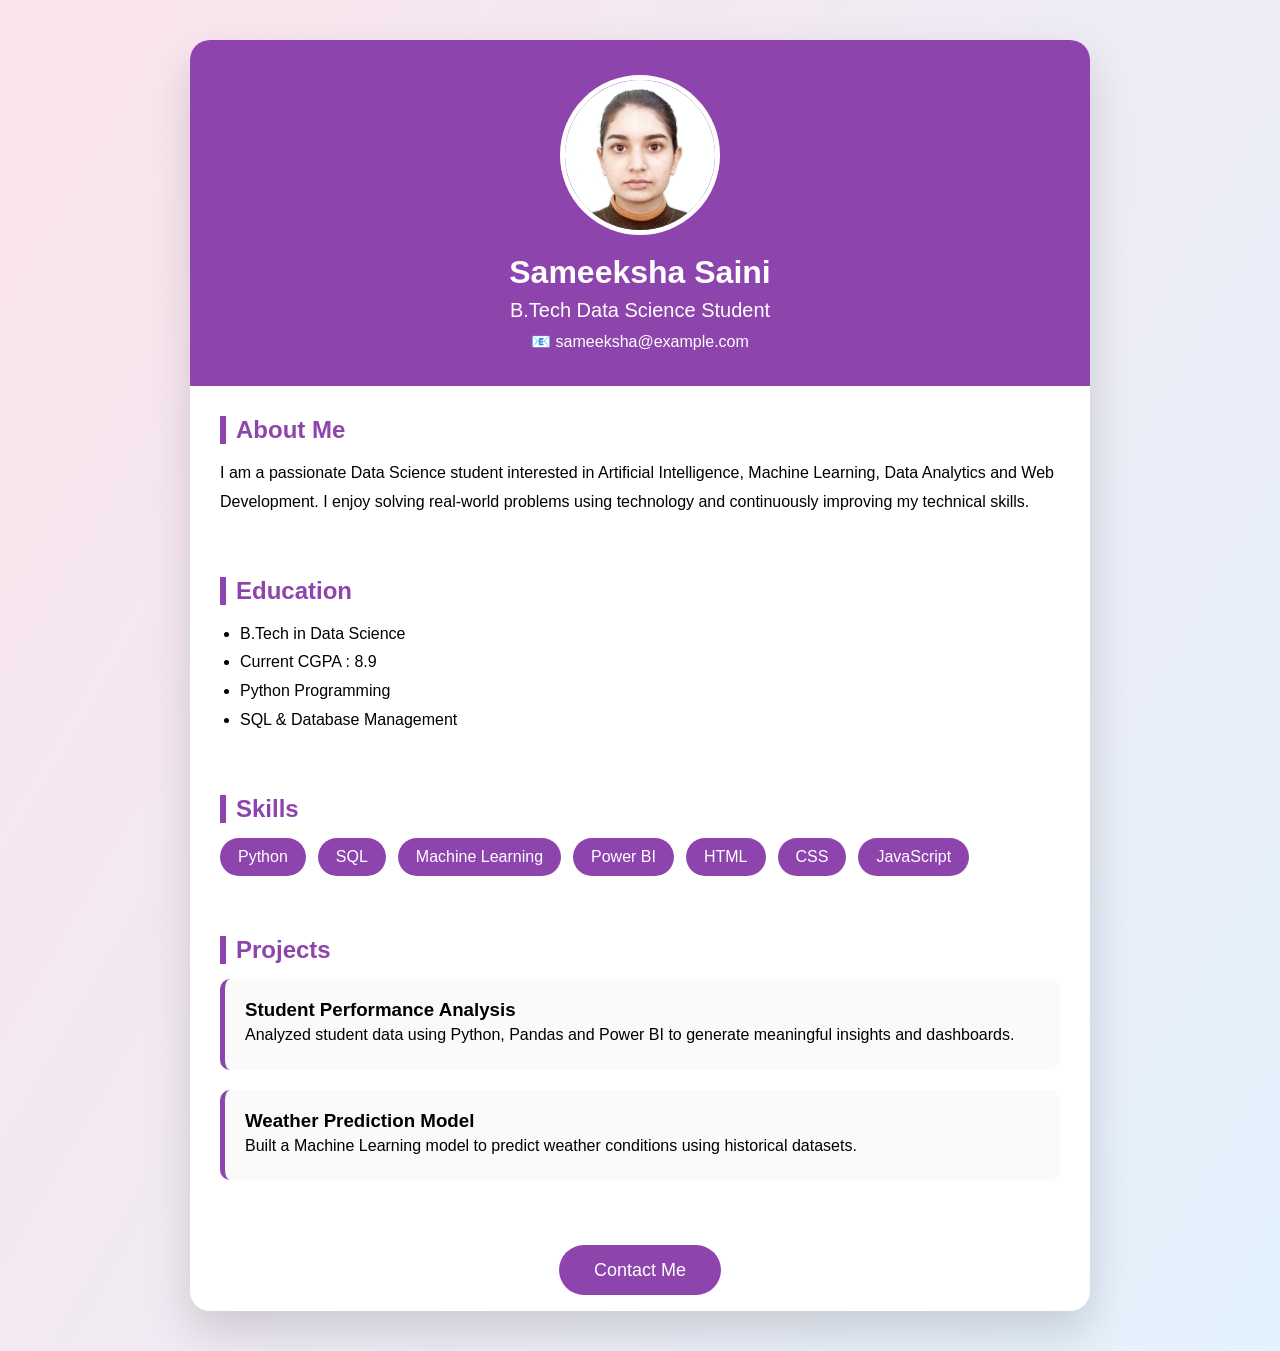
==== 25ESKCX103/Day 1/index.html @ f5d13648 "25ESKCX103 UPDATE" ====
<!DOCTYPE html>
<html lang="en">
<head>
    <meta charset="UTF-8">
    <meta name="viewport" content="width=device-width, initial-scale=1.0">
    <title>Sameeksha Saini | Portfolio</title>
    <link rel="stylesheet" href="style.css">
</head>
<body>

<div class="portfolio">

    <div class="hero">

        <img src="sameeksha.png" alt="Sameeksha Saini">

        <h1>Sameeksha Saini</h1>

        <p class="branch">B.Tech Data Science Student</p>

        <p class="email">
            📧 sameeksha@example.com
        </p>

    </div>

    <section>

        <h2>About Me</h2>

        <p>
            I am a passionate Data Science student interested in Artificial
            Intelligence, Machine Learning, Data Analytics and Web Development.
            I enjoy solving real-world problems using technology and continuously
            improving my technical skills.
        </p>

    </section>

    <section>

        <h2>Education</h2>

        <ul>
            <li>B.Tech in Data Science</li>
            <li>Current CGPA : 8.9</li>
            <li>Python Programming</li>
            <li>SQL & Database Management</li>
        </ul>

    </section>

    <section>

        <h2>Skills</h2>

        <div class="skills">

            <span>Python</span>
            <span>SQL</span>
            <span>Machine Learning</span>
            <span>Power BI</span>
            <span>HTML</span>
            <span>CSS</span>
            <span>JavaScript</span>

        </div>

    </section>

    <section>

        <h2>Projects</h2>

        <div class="card">

            <h3>Student Performance Analysis</h3>

            <p>
                Analyzed student data using Python, Pandas and Power BI to
                generate meaningful insights and dashboards.
            </p>

        </div>

        <div class="card">

            <h3>Weather Prediction Model</h3>

            <p>
                Built a Machine Learning model to predict weather conditions
                using historical datasets.
            </p>

        </div>

    </section>

    <div class="button">

        <a href="contact.html">Contact Me</a>

    </div>

</div>

</body>
</html>
---- 25ESKCX103/Day 1/style.css ----
*{
    margin:0;
    padding:0;
    box-sizing:border-box;
    font-family:'Poppins',sans-serif;
}

body{

    background:linear-gradient(120deg,#fce4ec,#e3f2fd);
    display:flex;
    justify-content:center;
    padding:40px;

}

.portfolio{

    width:900px;
    background:white;
    border-radius:20px;
    overflow:hidden;
    box-shadow:0 20px 45px rgba(0,0,0,.15);

}

.hero{

    background:#8e44ad;
    color:white;
    text-align:center;
    padding:35px;

}

.hero img{

    width:160px;
    height:160px;
    border-radius:50%;
    object-fit:cover;
    border:5px solid white;
    margin-bottom:15px;

}

.branch{

    font-size:20px;
    margin-top:8px;

}

.email{

    margin-top:10px;

}

section{

    padding:30px;

}

section h2{

    color:#8e44ad;
    margin-bottom:15px;
    border-left:6px solid #8e44ad;
    padding-left:10px;

}

section p,
section li{

    line-height:1.8;

}

ul{

    padding-left:20px;

}

.skills{

    display:flex;
    flex-wrap:wrap;
    gap:12px;

}

.skills span{

    background:#8e44ad;
    color:white;
    padding:10px 18px;
    border-radius:30px;

}

.card{

    background:#fafafa;
    padding:20px;
    border-left:5px solid #8e44ad;
    margin-bottom:20px;
    border-radius:10px;

}

.button{

    text-align:center;
    padding:30px;

}

.button a{

    text-decoration:none;
    background:#8e44ad;
    color:white;
    padding:15px 35px;
    border-radius:30px;
    font-size:18px;
    transition:.3s;

}

.button a:hover{

    background:#6d2b8d;

}
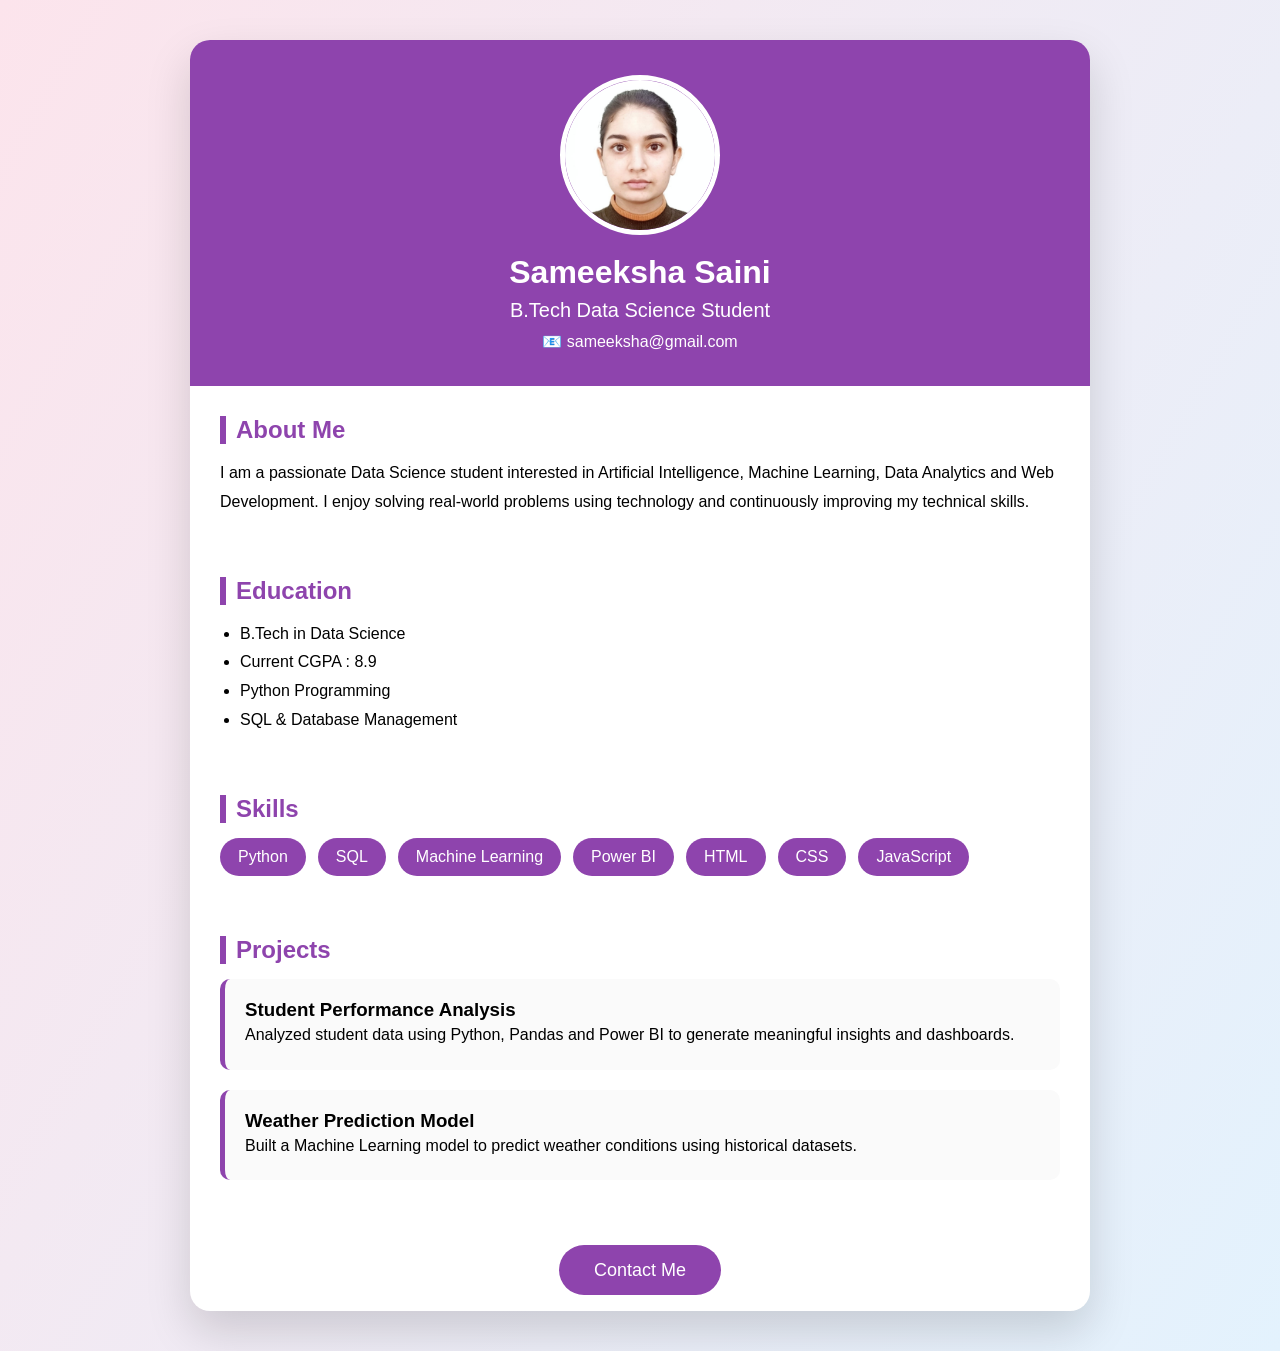
==== commit f4689d9c: "25ESKCX103" ====
--- a/25ESKCX103/Day 1/index.html
+++ b/25ESKCX103/Day 1/index.html
@@ -19,7 +19,7 @@
         <p class="branch">B.Tech Data Science Student</p>
 
         <p class="email">
-            📧 sameeksha@example.com
+            📧 sameeksha@gmail.com
         </p>
 
     </div>
